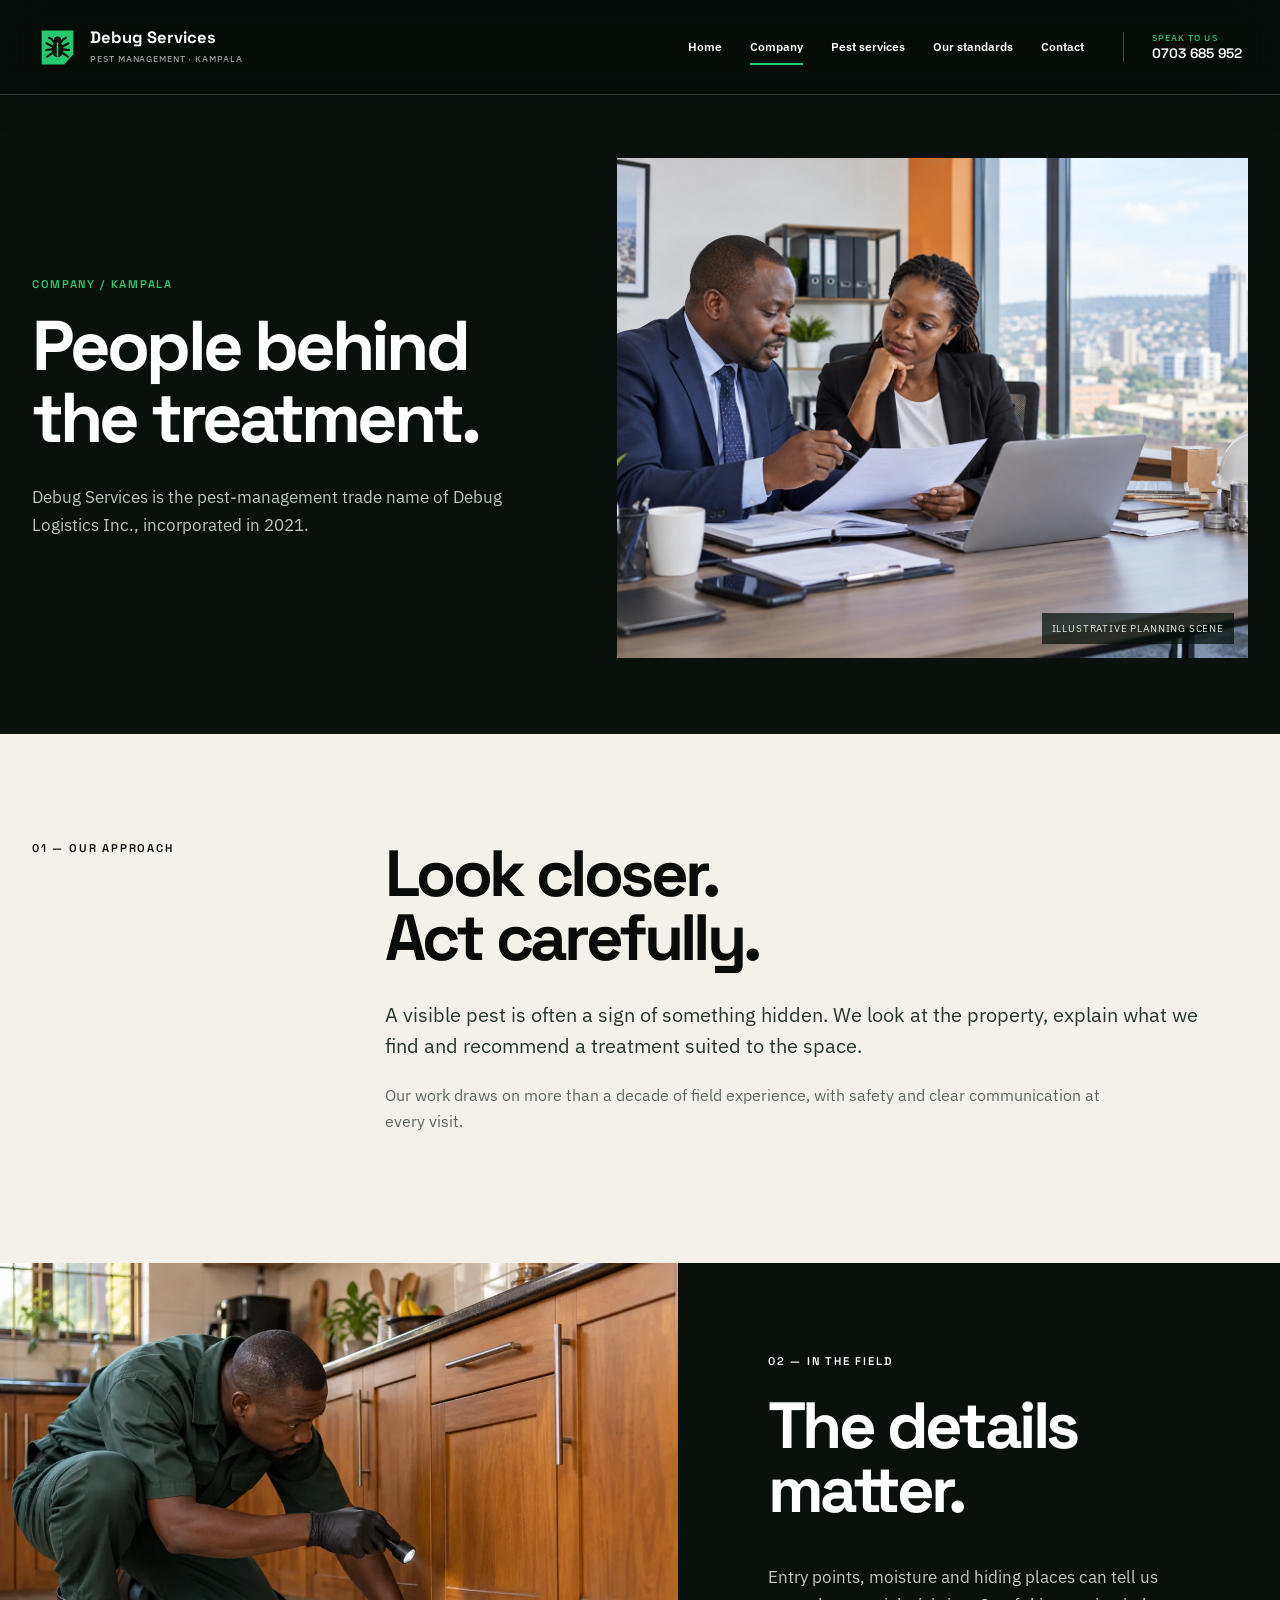
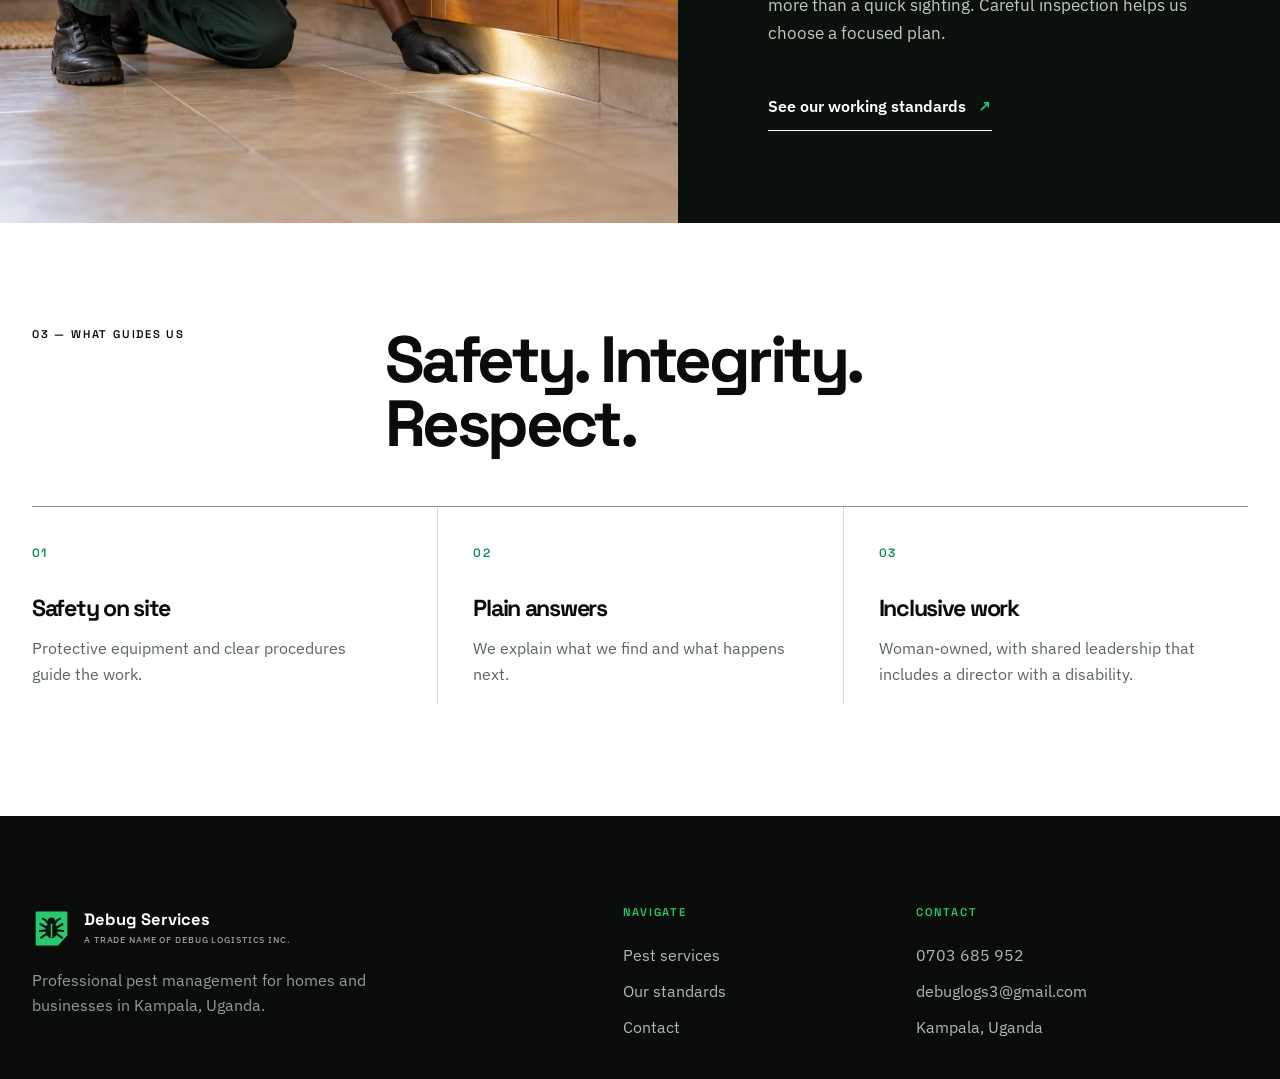
==== about/index.html @ 40e815a0 "Use clean URLs for site pages" ====
<!doctype html>
<html lang="en">
<head>
  <base href="../">
  <meta charset="utf-8">
  <meta name="viewport" content="width=device-width,initial-scale=1">
  <title>Company | Debug Services Kampala</title>
  <meta name="description" content="Meet Debug Services, the Kampala pest-management team built on careful field work, safety and integrity.">
  <link rel="icon" href="favicon.svg?v=field-story-20261016">
  <link rel="stylesheet" href="assets/styles.css?v=field-story-20261016">
</head>
<body>
  <header class="site-header"><div class="container header-inner"><a class="brand" href="./" aria-label="Debug Services home"><span class="brand-mark">D</span><span class="brand-copy">Debug Services<small>Pest management · Kampala</small></span></a><button class="menu-toggle" aria-expanded="false" aria-label="Open navigation">Menu</button><nav class="nav" aria-label="Main navigation"><a href="./">Home</a><a class="active" href="about/">Company</a><a href="supplies/">Pest services</a><a href="process/">Our standards</a><a href="contact/">Contact</a></nav><a class="header-call" href="tel:+256703685952"><small>Speak to us</small>0703 685 952</a></div></header>
  <main>
    <section class="about-hero">
      <div class="container about-hero-grid">
        <div class="about-hero-copy"><p class="eyebrow light">Company / Kampala</p><h1>People behind<br>the treatment.</h1><p>Debug Services is the pest-management trade name of Debug Logistics Inc., incorporated in 2021.</p></div>
        <figure class="about-hero-image"><img src="assets/images/quotation-planning.png" alt="African professionals discussing a service plan"><figcaption>Illustrative planning scene</figcaption></figure>
      </div>
    </section>

    <section class="company-story"><div class="container company-story-grid"><p class="section-index">01 — OUR APPROACH</p><div class="reveal"><h2>Look closer.<br>Act carefully.</h2><p class="intro">A visible pest is often a sign of something hidden. We look at the property, explain what we find and recommend a treatment suited to the space.</p><p>Our work draws on more than a decade of field experience, with safety and clear communication at every visit.</p></div></div></section>

    <section class="company-field"><div class="company-field-image"><img src="assets/images/technician-inspection.webp" alt="Illustrative pest-control technician inspecting a kitchen cabinet base" loading="lazy"></div><div class="company-field-copy reveal"><p class="section-index">02 — IN THE FIELD</p><h2>The details matter.</h2><p>Entry points, moisture and hiding places can tell us more than a quick sighting. Careful inspection helps us choose a focused plan.</p><a class="plain-link" href="process/">See our working standards <span>↗</span></a></div></section>

    <section class="company-values"><div class="container"><div class="company-values-head"><p class="section-index">03 — WHAT GUIDES US</p><h2>Safety. Integrity.<br>Respect.</h2></div><div class="company-values-list"><article class="reveal"><span>01</span><h3>Safety on site</h3><p>Protective equipment and clear procedures guide the work.</p></article><article class="reveal"><span>02</span><h3>Plain answers</h3><p>We explain what we find and what happens next.</p></article><article class="reveal"><span>03</span><h3>Inclusive work</h3><p>Woman-owned, with shared leadership that includes a director with a disability.</p></article></div></div></section>
  </main>
  <footer class="site-footer"><div class="container footer-main"><div><a class="brand" href="./"><span class="brand-mark">D</span><span class="brand-copy">Debug Services<small>A trade name of Debug Logistics Inc.</small></span></a><p>Professional pest management for homes and businesses in Kampala, Uganda.</p></div><div><p class="footer-label">Navigate</p><a href="supplies/">Pest services</a><a href="process/">Our standards</a><a href="contact/">Contact</a></div><div><p class="footer-label">Contact</p><a href="tel:+256703685952">0703 685 952</a><a href="mailto:debuglogs3@gmail.com">debuglogs3@gmail.com</a><p>Kampala, Uganda</p></div></div></footer>
  <script src="assets/script.js?v=clean-urls-20261016"></script>
</body>
</html>
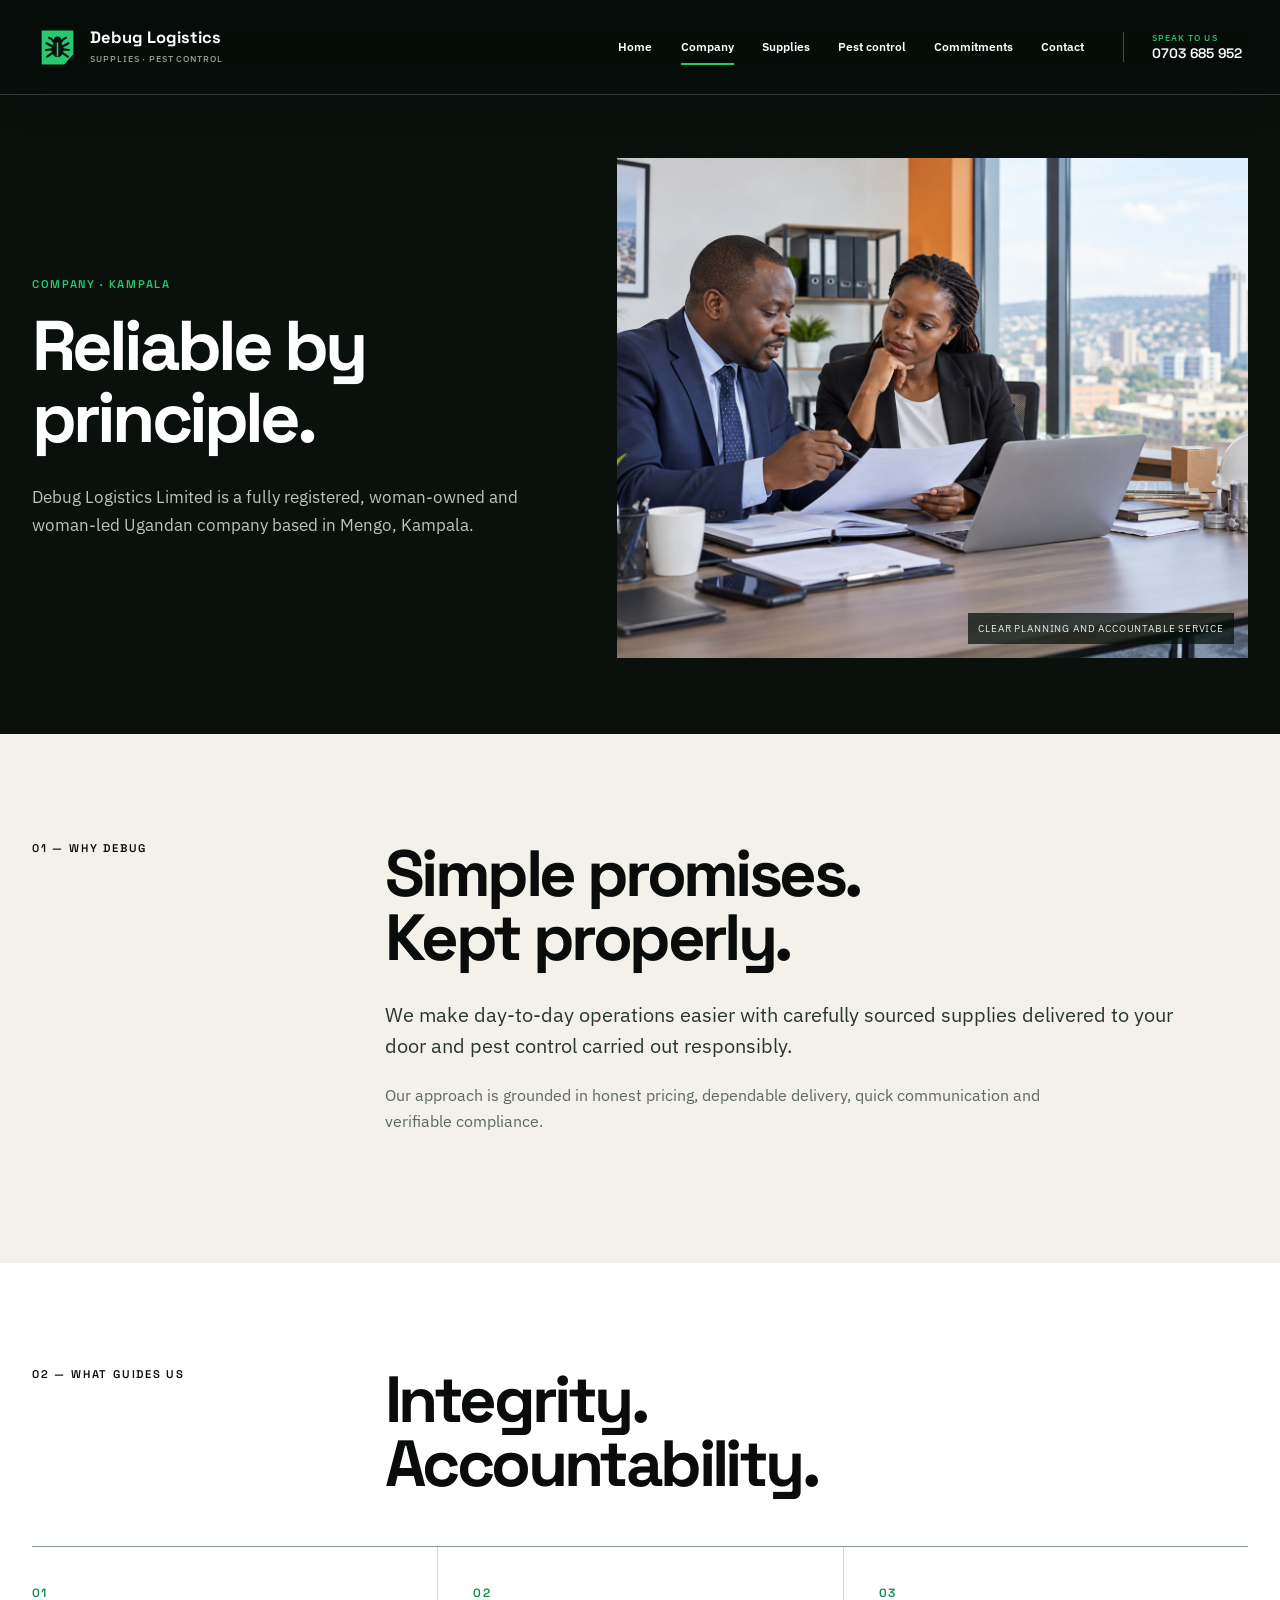
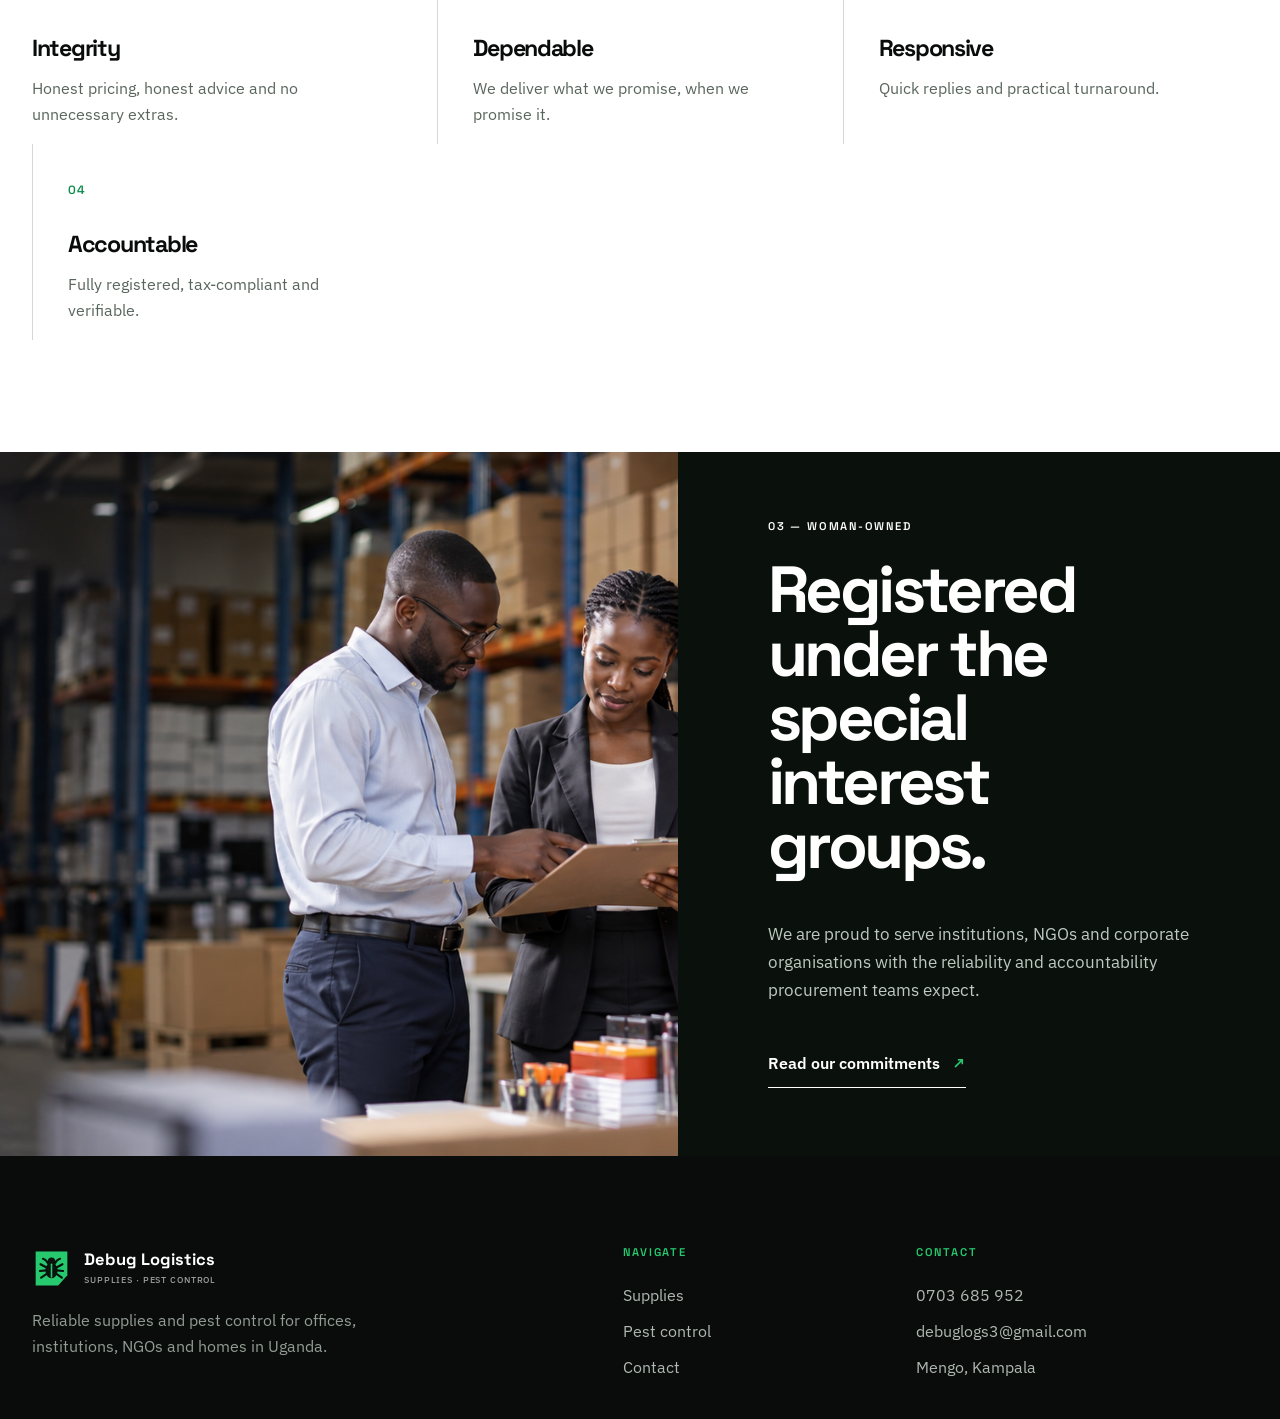
==== commit c8dc40dc: "Update site with client-approved logistics content" ====
--- a/about/index.html
+++ b/about/index.html
@@ -1,31 +1,6 @@
-<!doctype html>
-<html lang="en">
-<head>
-  <base href="../">
-  <meta charset="utf-8">
-  <meta name="viewport" content="width=device-width,initial-scale=1">
-  <title>Company | Debug Services Kampala</title>
-  <meta name="description" content="Meet Debug Services, the Kampala pest-management team built on careful field work, safety and integrity.">
-  <link rel="icon" href="favicon.svg?v=field-story-20261016">
-  <link rel="stylesheet" href="assets/styles.css?v=field-story-20261016">
-</head>
-<body>
-  <header class="site-header"><div class="container header-inner"><a class="brand" href="./" aria-label="Debug Services home"><span class="brand-mark">D</span><span class="brand-copy">Debug Services<small>Pest management · Kampala</small></span></a><button class="menu-toggle" aria-expanded="false" aria-label="Open navigation">Menu</button><nav class="nav" aria-label="Main navigation"><a href="./">Home</a><a class="active" href="about/">Company</a><a href="supplies/">Pest services</a><a href="process/">Our standards</a><a href="contact/">Contact</a></nav><a class="header-call" href="tel:+256703685952"><small>Speak to us</small>0703 685 952</a></div></header>
-  <main>
-    <section class="about-hero">
-      <div class="container about-hero-grid">
-        <div class="about-hero-copy"><p class="eyebrow light">Company / Kampala</p><h1>People behind<br>the treatment.</h1><p>Debug Services is the pest-management trade name of Debug Logistics Inc., incorporated in 2021.</p></div>
-        <figure class="about-hero-image"><img src="assets/images/quotation-planning.png" alt="African professionals discussing a service plan"><figcaption>Illustrative planning scene</figcaption></figure>
-      </div>
-    </section>
-
-    <section class="company-story"><div class="container company-story-grid"><p class="section-index">01 — OUR APPROACH</p><div class="reveal"><h2>Look closer.<br>Act carefully.</h2><p class="intro">A visible pest is often a sign of something hidden. We look at the property, explain what we find and recommend a treatment suited to the space.</p><p>Our work draws on more than a decade of field experience, with safety and clear communication at every visit.</p></div></div></section>
-
-    <section class="company-field"><div class="company-field-image"><img src="assets/images/technician-inspection.webp" alt="Illustrative pest-control technician inspecting a kitchen cabinet base" loading="lazy"></div><div class="company-field-copy reveal"><p class="section-index">02 — IN THE FIELD</p><h2>The details matter.</h2><p>Entry points, moisture and hiding places can tell us more than a quick sighting. Careful inspection helps us choose a focused plan.</p><a class="plain-link" href="process/">See our working standards <span>↗</span></a></div></section>
-
-    <section class="company-values"><div class="container"><div class="company-values-head"><p class="section-index">03 — WHAT GUIDES US</p><h2>Safety. Integrity.<br>Respect.</h2></div><div class="company-values-list"><article class="reveal"><span>01</span><h3>Safety on site</h3><p>Protective equipment and clear procedures guide the work.</p></article><article class="reveal"><span>02</span><h3>Plain answers</h3><p>We explain what we find and what happens next.</p></article><article class="reveal"><span>03</span><h3>Inclusive work</h3><p>Woman-owned, with shared leadership that includes a director with a disability.</p></article></div></div></section>
-  </main>
-  <footer class="site-footer"><div class="container footer-main"><div><a class="brand" href="./"><span class="brand-mark">D</span><span class="brand-copy">Debug Services<small>A trade name of Debug Logistics Inc.</small></span></a><p>Professional pest management for homes and businesses in Kampala, Uganda.</p></div><div><p class="footer-label">Navigate</p><a href="supplies/">Pest services</a><a href="process/">Our standards</a><a href="contact/">Contact</a></div><div><p class="footer-label">Contact</p><a href="tel:+256703685952">0703 685 952</a><a href="mailto:debuglogs3@gmail.com">debuglogs3@gmail.com</a><p>Kampala, Uganda</p></div></div></footer>
-  <script src="assets/script.js?v=clean-urls-20261016"></script>
-</body>
-</html>
+<!doctype html><html lang="en"><head><base href="../"><meta charset="utf-8"><meta name="viewport" content="width=device-width,initial-scale=1"><title>Company | Debug Logistics Limited</title><meta name="description" content="A fully registered, woman-owned and woman-led Ugandan supplies and pest-control company in Mengo, Kampala."><link rel="icon" href="favicon.svg?v=debug-logistics-20261104"><link rel="stylesheet" href="assets/styles.css?v=debug-logistics-20261104"></head><body><header class="site-header"></header><main>
+<section class="about-hero"><div class="container about-hero-grid"><div class="about-hero-copy"><p class="eyebrow light">Company · Kampala</p><h1>Reliable by<br>principle.</h1><p>Debug Logistics Limited is a fully registered, woman-owned and woman-led Ugandan company based in Mengo, Kampala.</p></div><figure><img src="assets/images/quotation-planning.png" alt="Professional team reviewing a service quotation and plan"><figcaption>Clear planning and accountable service</figcaption></figure></div></section>
+<section class="company-story"><div class="container company-story-grid"><p class="section-index">01 — WHY DEBUG</p><div class="reveal"><h2>Simple promises.<br>Kept properly.</h2><p class="intro">We make day-to-day operations easier with carefully sourced supplies delivered to your door and pest control carried out responsibly.</p><p>Our approach is grounded in honest pricing, dependable delivery, quick communication and verifiable compliance.</p></div></div></section>
+<section class="company-values"><div class="container"><div class="company-values-head"><p class="section-index">02 — WHAT GUIDES US</p><h2>Integrity.<br>Accountability.</h2></div><div class="company-values-list"><article><span>01</span><h3>Integrity</h3><p>Honest pricing, honest advice and no unnecessary extras.</p></article><article><span>02</span><h3>Dependable</h3><p>We deliver what we promise, when we promise it.</p></article><article><span>03</span><h3>Responsive</h3><p>Quick replies and practical turnaround.</p></article><article><span>04</span><h3>Accountable</h3><p>Fully registered, tax-compliant and verifiable.</p></article></div></div></section>
+<section class="company-field"><div class="company-field-image"><img src="assets/images/hero-supply-team.png" alt="Woman-led logistics team coordinating supplies" loading="lazy"></div><div class="company-field-copy reveal"><p class="section-index">03 — WOMAN-OWNED</p><h2>Registered under the special interest groups.</h2><p>We are proud to serve institutions, NGOs and corporate organisations with the reliability and accountability procurement teams expect.</p><a class="plain-link" href="process/">Read our commitments <span>↗</span></a></div></section>
+</main><footer class="site-footer"><div class="container footer-main"><div><a class="brand" href="./"><span class="brand-mark">D</span><span class="brand-copy">Debug Logistics<small>Supplies · Pest control</small></span></a><p>Reliable supplies and pest control for offices, institutions, NGOs and homes in Uganda.</p></div><div><p class="footer-label">Navigate</p><a href="supplies/">Supplies</a><a href="pest-control/">Pest control</a><a href="contact/">Contact</a></div><div><p class="footer-label">Contact</p><a href="tel:+256703685952">0703 685 952</a><a href="mailto:debuglogs3@gmail.com">debuglogs3@gmail.com</a><p>Mengo, Kampala</p></div></div></footer><script src="assets/script.js?v=debug-logistics-20261104"></script></body></html>
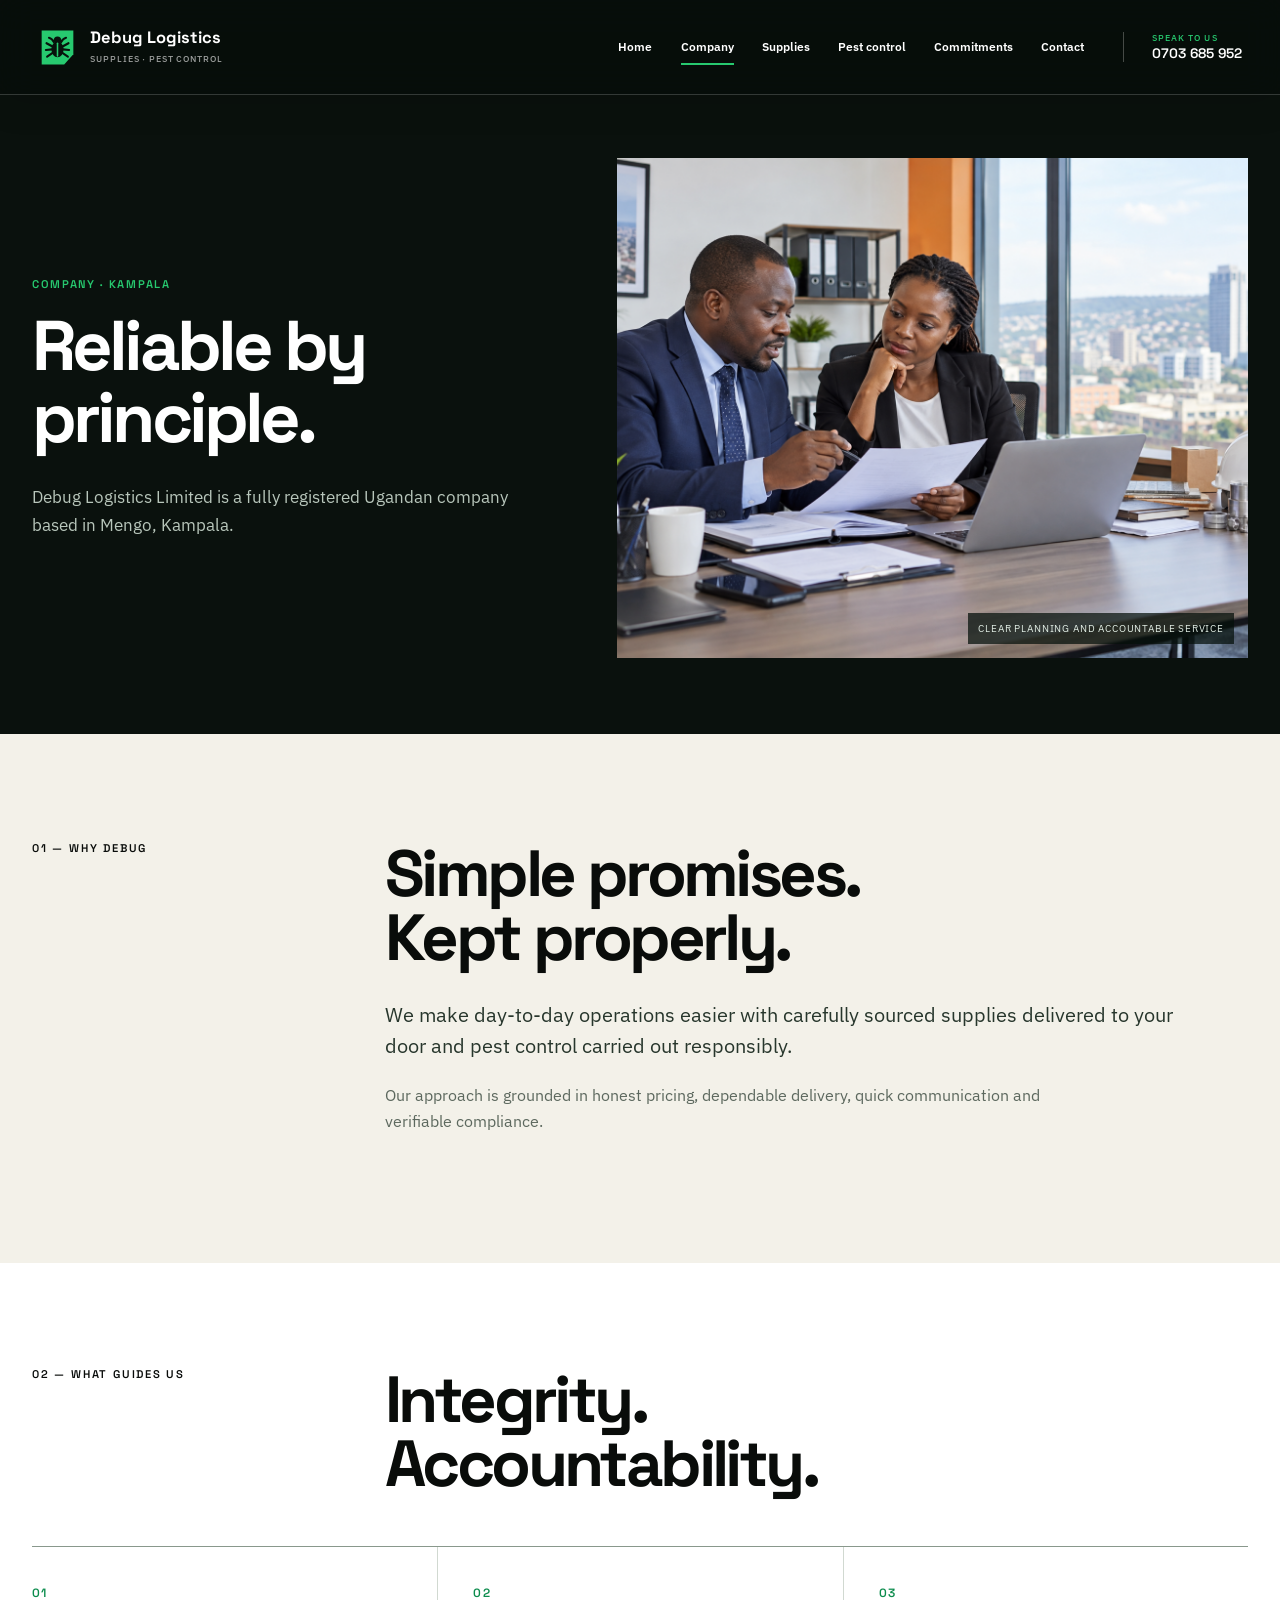
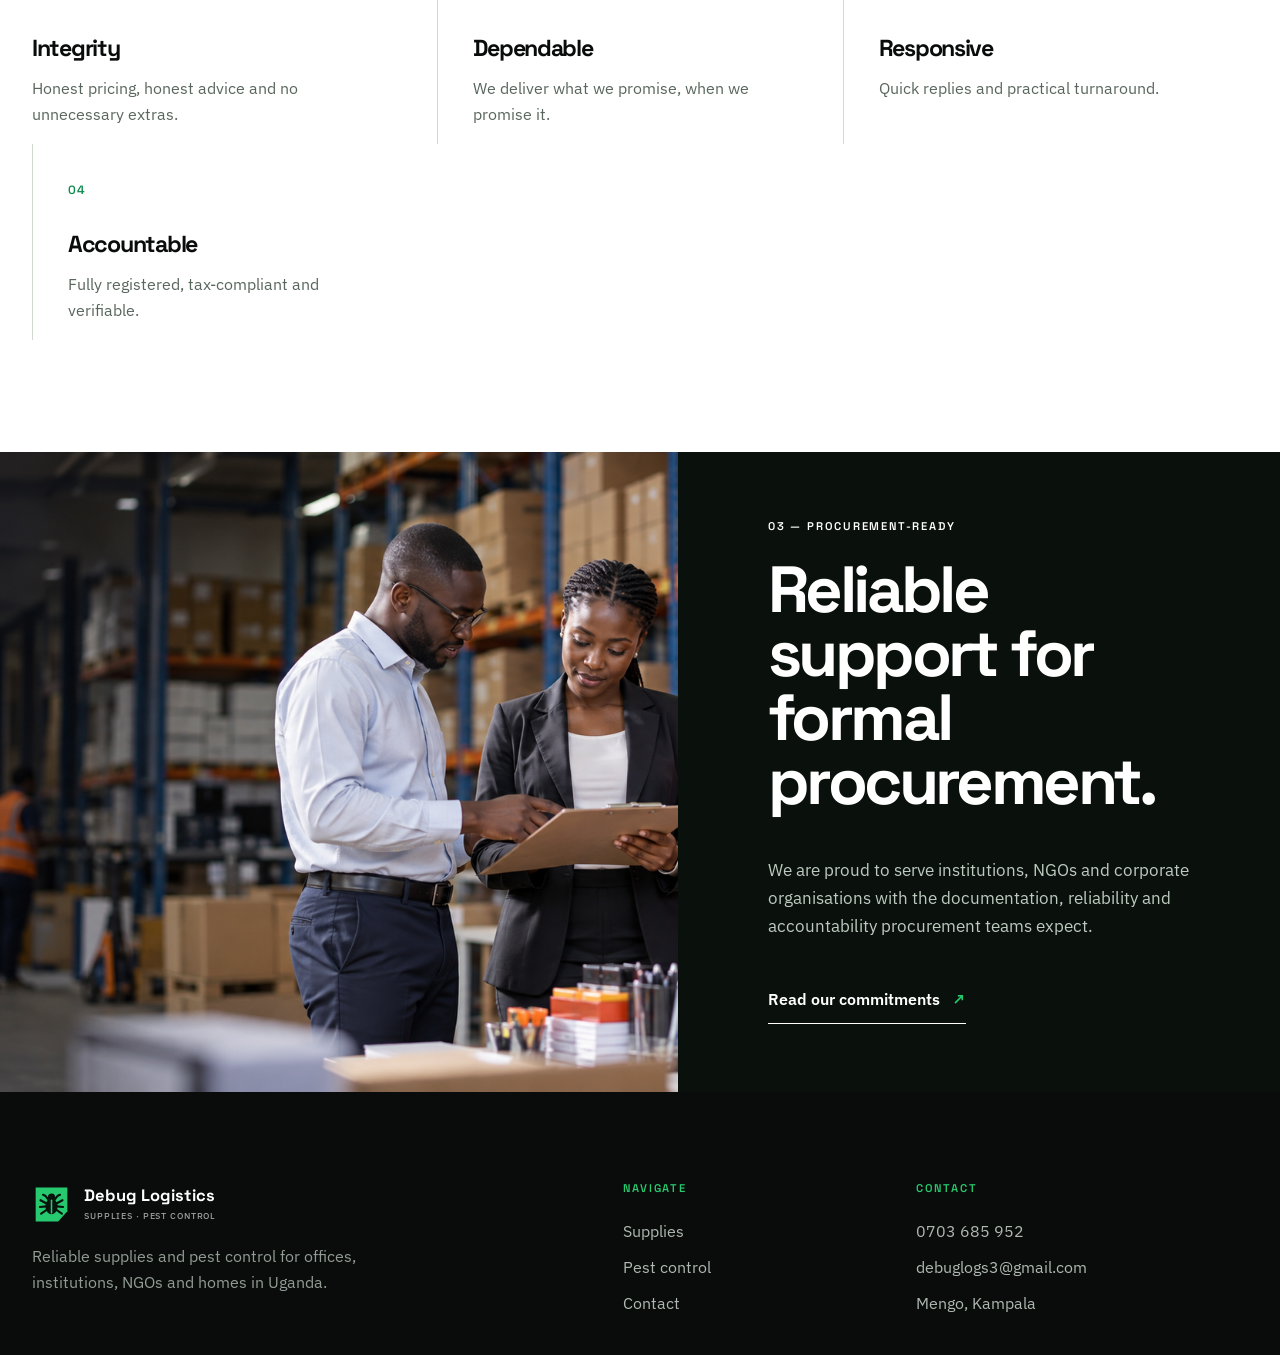
==== commit 7cbfe839: "Remove ownership references from site copy" ====
--- a/about/index.html
+++ b/about/index.html
@@ -1,6 +1,6 @@
-<!doctype html><html lang="en"><head><base href="../"><meta charset="utf-8"><meta name="viewport" content="width=device-width,initial-scale=1"><title>Company | Debug Logistics Limited</title><meta name="description" content="A fully registered, woman-owned and woman-led Ugandan supplies and pest-control company in Mengo, Kampala."><link rel="icon" href="favicon.svg?v=debug-logistics-20261104"><link rel="stylesheet" href="assets/styles.css?v=debug-logistics-20261104"></head><body><header class="site-header"></header><main>
-<section class="about-hero"><div class="container about-hero-grid"><div class="about-hero-copy"><p class="eyebrow light">Company · Kampala</p><h1>Reliable by<br>principle.</h1><p>Debug Logistics Limited is a fully registered, woman-owned and woman-led Ugandan company based in Mengo, Kampala.</p></div><figure><img src="assets/images/quotation-planning.png" alt="Professional team reviewing a service quotation and plan"><figcaption>Clear planning and accountable service</figcaption></figure></div></section>
+<!doctype html><html lang="en"><head><base href="../"><meta charset="utf-8"><meta name="viewport" content="width=device-width,initial-scale=1"><title>Company | Debug Logistics Limited</title><meta name="description" content="A fully registered Ugandan supplies and pest-control company in Mengo, Kampala."><link rel="icon" href="favicon.svg?v=debug-logistics-20261104"><link rel="stylesheet" href="assets/styles.css?v=debug-logistics-20261104"></head><body><header class="site-header"></header><main>
+<section class="about-hero"><div class="container about-hero-grid"><div class="about-hero-copy"><p class="eyebrow light">Company · Kampala</p><h1>Reliable by<br>principle.</h1><p>Debug Logistics Limited is a fully registered Ugandan company based in Mengo, Kampala.</p></div><figure><img src="assets/images/quotation-planning.png" alt="Professional team reviewing a service quotation and plan"><figcaption>Clear planning and accountable service</figcaption></figure></div></section>
 <section class="company-story"><div class="container company-story-grid"><p class="section-index">01 — WHY DEBUG</p><div class="reveal"><h2>Simple promises.<br>Kept properly.</h2><p class="intro">We make day-to-day operations easier with carefully sourced supplies delivered to your door and pest control carried out responsibly.</p><p>Our approach is grounded in honest pricing, dependable delivery, quick communication and verifiable compliance.</p></div></div></section>
 <section class="company-values"><div class="container"><div class="company-values-head"><p class="section-index">02 — WHAT GUIDES US</p><h2>Integrity.<br>Accountability.</h2></div><div class="company-values-list"><article><span>01</span><h3>Integrity</h3><p>Honest pricing, honest advice and no unnecessary extras.</p></article><article><span>02</span><h3>Dependable</h3><p>We deliver what we promise, when we promise it.</p></article><article><span>03</span><h3>Responsive</h3><p>Quick replies and practical turnaround.</p></article><article><span>04</span><h3>Accountable</h3><p>Fully registered, tax-compliant and verifiable.</p></article></div></div></section>
-<section class="company-field"><div class="company-field-image"><img src="assets/images/hero-supply-team.png" alt="Woman-led logistics team coordinating supplies" loading="lazy"></div><div class="company-field-copy reveal"><p class="section-index">03 — WOMAN-OWNED</p><h2>Registered under the special interest groups.</h2><p>We are proud to serve institutions, NGOs and corporate organisations with the reliability and accountability procurement teams expect.</p><a class="plain-link" href="process/">Read our commitments <span>↗</span></a></div></section>
+<section class="company-field"><div class="company-field-image"><img src="assets/images/hero-supply-team.png" alt="Logistics team coordinating supplies" loading="lazy"></div><div class="company-field-copy reveal"><p class="section-index">03 — PROCUREMENT-READY</p><h2>Reliable support for formal procurement.</h2><p>We are proud to serve institutions, NGOs and corporate organisations with the documentation, reliability and accountability procurement teams expect.</p><a class="plain-link" href="process/">Read our commitments <span>↗</span></a></div></section>
 </main><footer class="site-footer"><div class="container footer-main"><div><a class="brand" href="./"><span class="brand-mark">D</span><span class="brand-copy">Debug Logistics<small>Supplies · Pest control</small></span></a><p>Reliable supplies and pest control for offices, institutions, NGOs and homes in Uganda.</p></div><div><p class="footer-label">Navigate</p><a href="supplies/">Supplies</a><a href="pest-control/">Pest control</a><a href="contact/">Contact</a></div><div><p class="footer-label">Contact</p><a href="tel:+256703685952">0703 685 952</a><a href="mailto:debuglogs3@gmail.com">debuglogs3@gmail.com</a><p>Mengo, Kampala</p></div></div></footer><script src="assets/script.js?v=debug-logistics-20261104"></script></body></html>
